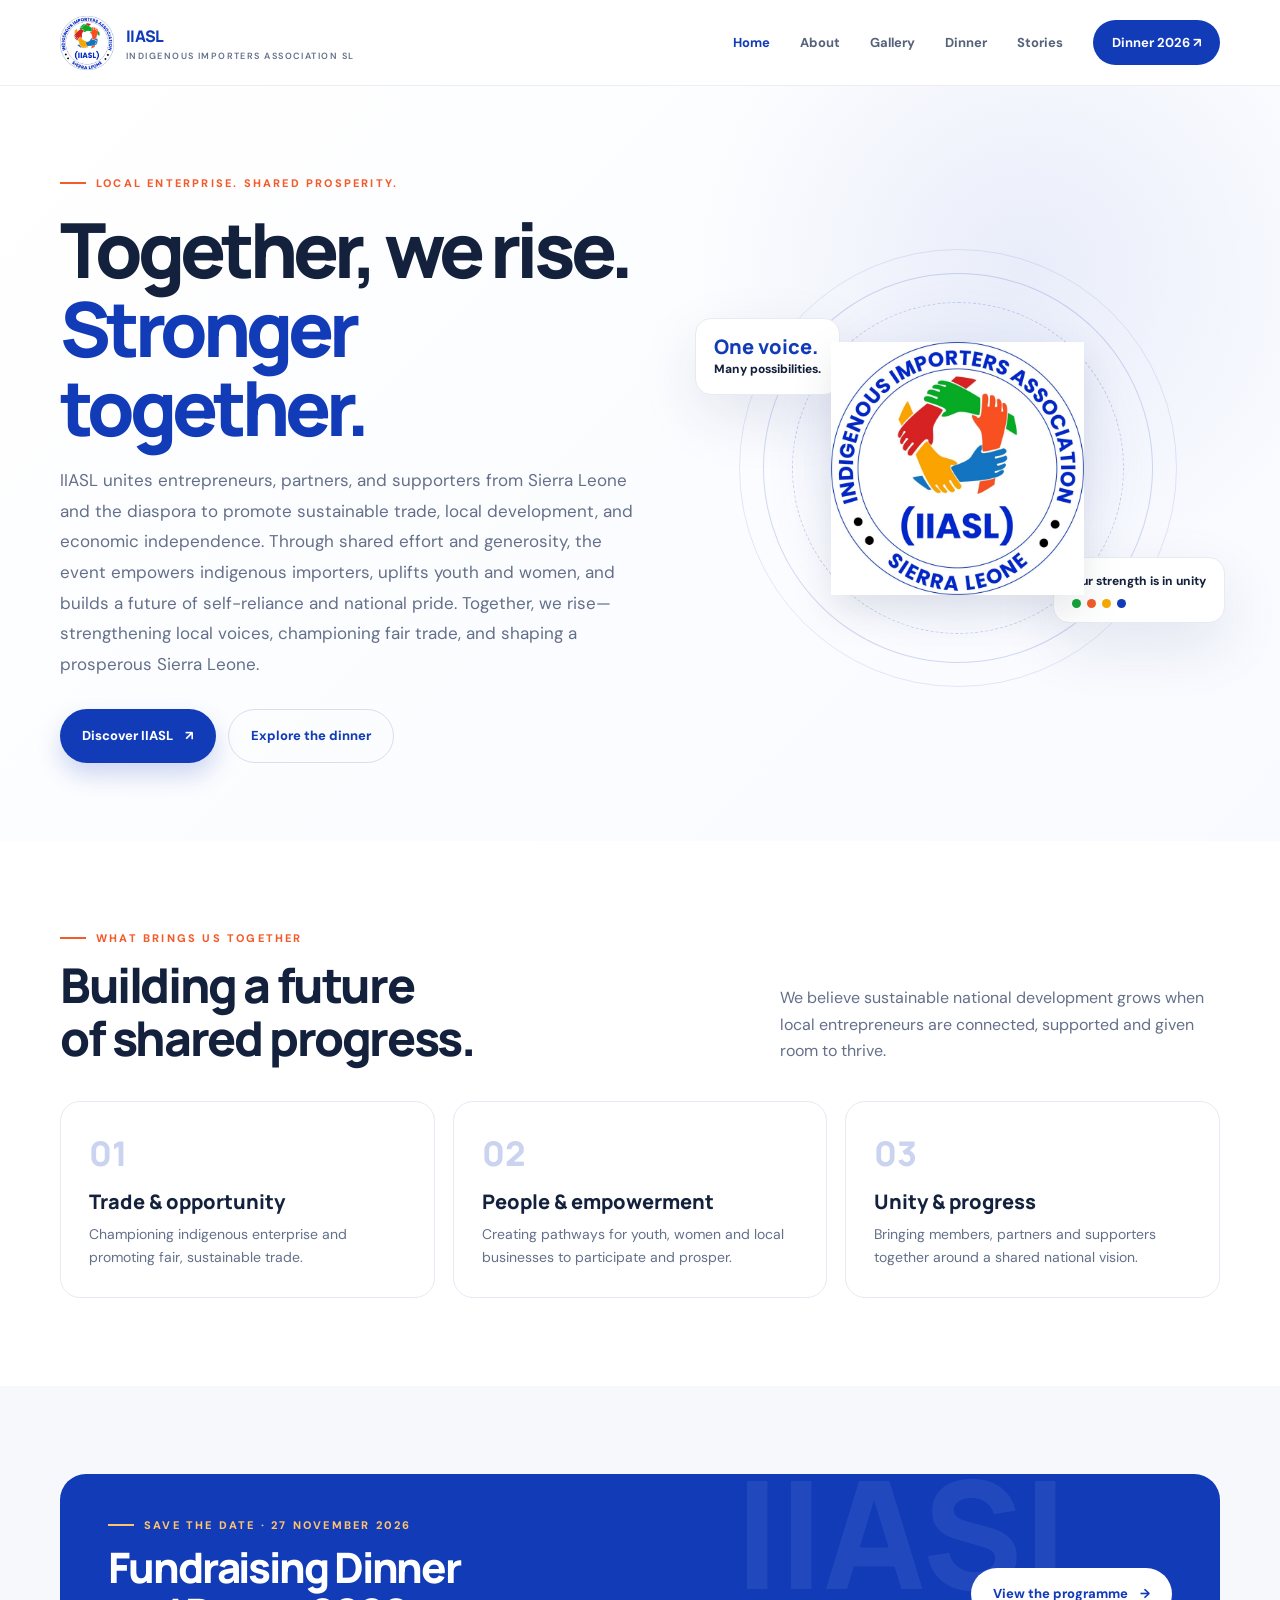
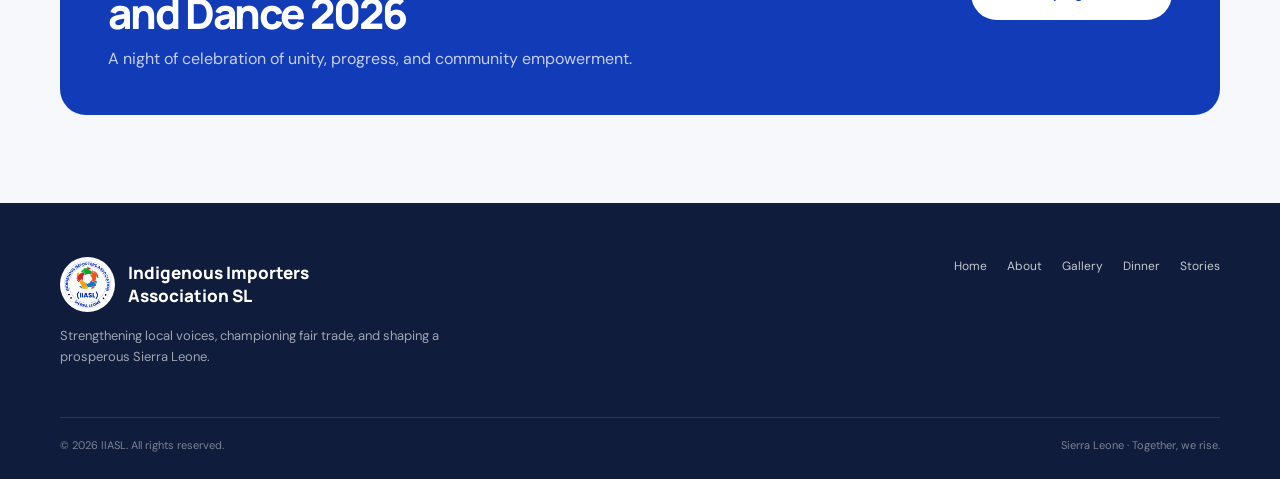
==== index.html @ fd68ba34 "Initial IIASL website layout" ====
<!doctype html><html lang="en"><head><meta charset="utf-8"><meta name="viewport" content="width=device-width,initial-scale=1"><meta name="description" content="Indigenous Importers Association Sierra Leone — strengthening local voices, championing fair trade and building a prosperous Sierra Leone."><title>IIASL | Ideas, Enterprise & Progress</title><link rel="stylesheet" href="assets/styles.css"></head><body>
<header class="site-header"><div class="container header-inner"><a class="brand" href="index.html"><img src="assets/iiasl-logo.jpg" alt="IIASL logo"><span>IIASL<small>INDIGENOUS IMPORTERS ASSOCIATION SL</small></span></a><button class="menu-toggle" aria-label="Open navigation" aria-expanded="false">☰</button><nav class="site-nav"><a class="active" href="index.html">Home</a><a href="about.html">About</a><a href="gallery.html">Gallery</a><a href="dinner.html">Dinner</a><a href="stories.html">Stories</a><a class="nav-cta" href="dinner.html">Dinner 2026 ↗</a></nav></div></header>
<main><section class="hero"><div class="container hero-grid"><div class="hero-copy"><div class="eyebrow">Local enterprise. Shared prosperity.</div><h1 class="display">Together, we rise.<br><span>Stronger together.</span></h1><p class="lead">IIASL unites entrepreneurs, partners, and supporters from Sierra Leone and the diaspora to promote sustainable trade, local development, and economic independence. Through shared effort and generosity, the event empowers indigenous importers, uplifts youth and women, and builds a future of self-reliance and national pride. Together, we rise—strengthening local voices, championing fair trade, and shaping a prosperous Sierra Leone.</p><div class="hero-actions"><a class="btn btn-primary" href="about.html">Discover IIASL <span>↗</span></a><a class="btn btn-outline" href="dinner.html">Explore the dinner</a></div></div><div class="hero-art"><div class="hero-orbit"><img class="hero-logo" src="assets/iiasl-logo.jpg" alt="Indigenous Importers Association SL emblem"></div><div class="float-card float-one"><strong>One voice.</strong>Many possibilities.</div><div class="float-card float-two">Our strength is in unity<div class="color-dots"><i></i><i></i><i></i><i></i></div></div></div></div></section>
<section class="section"><div class="container"><div class="section-heading"><div><div class="eyebrow">What brings us together</div><h2>Building a future<br>of shared progress.</h2></div><p>We believe sustainable national development grows when local entrepreneurs are connected, supported and given room to thrive.</p></div><div class="pillars"><article class="pillar"><div class="number">01</div><h3>Trade & opportunity</h3><p>Championing indigenous enterprise and promoting fair, sustainable trade.</p></article><article class="pillar"><div class="number">02</div><h3>People & empowerment</h3><p>Creating pathways for youth, women and local businesses to participate and prosper.</p></article><article class="pillar"><div class="number">03</div><h3>Unity & progress</h3><p>Bringing members, partners and supporters together around a shared national vision.</p></article></div></div></section>
<section class="section section-soft"><div class="container"><div class="event-band"><div><div class="eyebrow">Save the date · 27 November 2026</div><h2>Fundraising Dinner<br>and Dance 2026</h2><p>A night of celebration of unity, progress, and community empowerment.</p></div><a class="btn" href="dinner.html">View the programme <span>→</span></a></div></div></section></main>
<footer class="footer"><div class="container"><div class="footer-grid"><div><div class="footer-brand"><img src="assets/iiasl-logo.jpg" alt=""><span>Indigenous Importers<br>Association SL</span></div><p>Strengthening local voices, championing fair trade, and shaping a prosperous Sierra Leone.</p></div><div class="footer-links"><a href="index.html">Home</a><a href="about.html">About</a><a href="gallery.html">Gallery</a><a href="dinner.html">Dinner</a><a href="stories.html">Stories</a></div></div><div class="footer-bottom"><span>© <span data-year></span> IIASL. All rights reserved.</span><span>Sierra Leone · Together, we rise.</span></div></div></footer><script src="assets/site.js"></script></body></html>
---- assets/styles.css ----
@import url('https://fonts.googleapis.com/css2?family=DM+Sans:wght@400;500;600;700&family=Manrope:wght@400;500;600;700;800&display=swap');
:root{--blue:#123bb8;--blue2:#0c2c91;--ink:#14213d;--muted:#64708a;--paper:#f7f8fc;--line:#e6eaf2;--orange:#f45b2b;--green:#13a538;--gold:#f5a800;--white:#fff;--shadow:0 22px 60px rgba(19,43,100,.10)}
*{box-sizing:border-box}html{scroll-behavior:smooth}body{margin:0;background:var(--white);color:var(--ink);font-family:'DM Sans',sans-serif;line-height:1.65}a{color:inherit;text-decoration:none}img{max-width:100%;display:block}.container{width:min(1160px,calc(100% - 48px));margin:auto}.site-header{height:86px;display:flex;align-items:center;border-bottom:1px solid rgba(230,234,242,.8);background:rgba(255,255,255,.94);position:sticky;top:0;z-index:20;backdrop-filter:blur(14px)}.header-inner{display:flex;align-items:center;justify-content:space-between;gap:30px}.brand{display:flex;align-items:center;gap:12px;font-family:Manrope,sans-serif;font-weight:800;letter-spacing:-.04em;color:var(--blue);font-size:16px}.brand img{width:54px;height:54px;object-fit:contain}.brand small{display:block;font:600 9px 'DM Sans';letter-spacing:.16em;color:var(--muted);margin-top:1px}.site-nav{display:flex;align-items:center;gap:30px}.site-nav a{font-size:13px;font-weight:700;color:#56617a;transition:.2s}.site-nav a:hover,.site-nav a.active{color:var(--blue)}.site-nav .nav-cta{padding:12px 19px;background:var(--blue);color:white;border-radius:999px}.menu-toggle{display:none;border:0;background:none;font-size:25px;color:var(--blue)}
.eyebrow{font-size:11px;font-weight:800;letter-spacing:.2em;text-transform:uppercase;color:var(--orange);display:flex;align-items:center;gap:10px}.eyebrow:before{content:'';width:26px;height:2px;background:currentColor}.display{font-family:Manrope,sans-serif;font-weight:800;letter-spacing:-.065em;line-height:1.04;font-size:clamp(42px,6vw,76px);margin:18px 0}.lead{font-size:17px;line-height:1.8;color:var(--muted);max-width:650px}.btn{display:inline-flex;align-items:center;gap:12px;padding:15px 22px;border-radius:999px;font-size:13px;font-weight:800;transition:.2s}.btn-primary{background:var(--blue);color:white;box-shadow:0 12px 24px rgba(18,59,184,.2)}.btn-primary:hover{background:var(--blue2);transform:translateY(-2px)}.btn-outline{border:1px solid #d7deed;color:var(--blue)}.btn-outline:hover{border-color:var(--blue)}.hero{padding:88px 0 78px;background:radial-gradient(circle at 80% 24%,rgba(18,59,184,.08),transparent 28%),linear-gradient(135deg,#fff 0%,#f8faff 100%);overflow:hidden}.hero-grid{display:grid;grid-template-columns:1.05fr .95fr;align-items:center;gap:55px}.hero h1 span{color:var(--blue)}.hero-actions{display:flex;gap:12px;flex-wrap:wrap;margin-top:30px}.hero-art{min-height:430px;position:relative;display:grid;place-items:center}.hero-orbit{width:min(390px,90%);aspect-ratio:1;border:1px solid rgba(18,59,184,.18);border-radius:50%;display:grid;place-items:center;position:relative;background:radial-gradient(circle,#fff 38%,rgba(18,59,184,.04) 39%,transparent 70%)}.hero-orbit:before,.hero-orbit:after{content:'';position:absolute;border:1px dashed rgba(18,59,184,.22);border-radius:50%;inset:28px}.hero-orbit:after{inset:-25px;border-style:solid;opacity:.5}.hero-logo{width:65%;height:65%;object-fit:contain;filter:drop-shadow(0 16px 18px rgba(20,33,61,.1));z-index:1}.float-card{position:absolute;background:white;border:1px solid var(--line);border-radius:16px;padding:14px 18px;box-shadow:var(--shadow);font-size:12px;font-weight:800}.float-card strong{display:block;font:800 20px Manrope;color:var(--blue)}.float-one{left:0;top:65px}.float-two{right:-5px;bottom:60px}.color-dots{display:flex;gap:6px;margin-top:8px}.color-dots i{width:9px;height:9px;border-radius:50%;background:var(--green)}.color-dots i:nth-child(2){background:var(--orange)}.color-dots i:nth-child(3){background:var(--gold)}.color-dots i:nth-child(4){background:var(--blue)}
.section{padding:88px 0}.section-soft{background:var(--paper)}.section-heading{display:flex;align-items:end;justify-content:space-between;gap:30px;margin-bottom:36px}.section-heading h2{font:800 clamp(30px,4vw,48px)/1.1 Manrope;letter-spacing:-.05em;margin:12px 0 0}.section-heading p{max-width:440px;color:var(--muted);margin:0}.pillars{display:grid;grid-template-columns:repeat(3,1fr);gap:18px}.pillar,.info-card{padding:28px;border:1px solid var(--line);border-radius:20px;background:white}.pillar .number{font:800 34px Manrope;color:var(--blue);opacity:.22}.pillar h3,.info-card h3{font:800 20px Manrope;margin:12px 0 8px}.pillar p,.info-card p{color:var(--muted);font-size:14px;margin:0}.event-band{background:var(--blue);color:white;border-radius:26px;padding:42px 48px;display:flex;align-items:center;justify-content:space-between;gap:25px;position:relative;overflow:hidden}.event-band:after{content:'IIASL';position:absolute;right:10%;top:-45px;font:800 150px Manrope;color:rgba(255,255,255,.07)}.event-band>*{position:relative;z-index:1}.event-band .eyebrow{color:#ffc46b}.event-band h2{font:800 clamp(27px,4vw,42px)/1.1 Manrope;letter-spacing:-.05em;margin:10px 0}.event-band p{margin:0;color:rgba(255,255,255,.76)}.event-band .btn{background:white;color:var(--blue);white-space:nowrap}
.page-hero{padding:74px 0 58px;background:linear-gradient(135deg,#f7f9ff,#fff);border-bottom:1px solid var(--line)}.page-hero h1{font:800 clamp(42px,6vw,66px)/1.05 Manrope;letter-spacing:-.06em;margin:12px 0}.page-hero p{max-width:660px;color:var(--muted);font-size:16px}.content-grid{display:grid;grid-template-columns:1fr 1fr;gap:50px;align-items:center}.visual-placeholder{min-height:320px;border-radius:24px;background:linear-gradient(135deg,rgba(18,59,184,.1),rgba(244,91,43,.12)),repeating-linear-gradient(135deg,#f4f6fc,#f4f6fc 12px,#eef1f8 12px,#eef1f8 24px);display:grid;place-items:center;color:var(--blue);font:800 14px Manrope;letter-spacing:.08em;text-transform:uppercase}.story-grid,.gallery-grid{display:grid;grid-template-columns:repeat(3,1fr);gap:18px}.story-card{border:1px solid var(--line);border-radius:18px;overflow:hidden;background:#fff}.story-image{height:190px;background:linear-gradient(135deg,#e8edff,#fff0e8);display:grid;place-items:center;color:#8a96b4;font-size:12px;font-weight:800;letter-spacing:.12em}.story-body{padding:22px}.story-body small{color:var(--orange);font-size:10px;font-weight:800;letter-spacing:.14em;text-transform:uppercase}.story-body h3{font:800 19px Manrope;margin:9px 0}.story-body p{font-size:13px;color:var(--muted);margin:0}.gallery-tile{height:250px;border-radius:18px;background:linear-gradient(145deg,#e7edff,#f9faff);display:grid;place-items:center;color:#8390b2;font-size:11px;font-weight:800;letter-spacing:.13em}.gallery-tile:nth-child(3n+2){background:linear-gradient(145deg,#fff0e8,#fffaf7)}.gallery-tile:nth-child(3n){background:linear-gradient(145deg,#e8f7ec,#f8fff9)}
.dinner-hero{background:var(--blue2);color:white;padding:74px 0 64px;position:relative;overflow:hidden}.dinner-hero:after{content:'';position:absolute;width:520px;height:520px;border:1px solid rgba(255,255,255,.15);border-radius:50%;right:-120px;top:-230px;box-shadow:0 0 0 40px rgba(255,255,255,.03),0 0 0 90px rgba(255,255,255,.025)}.dinner-hero .container{position:relative;z-index:1}.dinner-hero .eyebrow{color:#ffc46b}.dinner-hero h1{font:800 clamp(43px,6vw,72px)/1.02 Manrope;letter-spacing:-.065em;max-width:800px;margin:18px 0}.dinner-hero p{color:rgba(255,255,255,.76);max-width:620px;font-size:16px}.event-meta{display:flex;gap:24px;flex-wrap:wrap;margin:25px 0 0;font-size:13px;font-weight:700;color:#fff}.event-meta span{display:flex;align-items:center;gap:9px}.dinner-layout{display:grid;grid-template-columns:1.15fr .85fr;gap:26px;align-items:start}.program-card,.menu-card{border:1px solid var(--line);border-radius:22px;background:white;padding:30px;box-shadow:0 12px 40px rgba(20,33,61,.04)}.card-kicker{font-size:10px;font-weight:800;letter-spacing:.18em;color:var(--orange);text-transform:uppercase}.program-card h2,.menu-card h2{font:800 29px Manrope;letter-spacing:-.04em;margin:8px 0 24px}.program-list{list-style:none;padding:0;margin:0}.program-list li{display:flex;align-items:center;gap:18px;padding:17px 0;border-top:1px solid var(--line);font-weight:700;font-size:14px}.program-list .step{width:34px;height:34px;border-radius:50%;display:grid;place-items:center;background:#edf1ff;color:var(--blue);font:800 12px Manrope;flex:none}.menu-section{padding:19px 0;border-top:1px solid var(--line)}.menu-section h3{font:800 17px Manrope;margin:0 0 12px}.menu-section ul{padding:0;margin:0;list-style:none;display:grid;gap:8px;color:var(--muted);font-size:14px}.menu-section li:before{content:'✦';color:var(--orange);margin-right:10px;font-size:10px}.dinner-note{margin-top:22px;padding:19px;border-radius:16px;background:#f4f6ff;color:var(--blue);font-size:13px;font-weight:700}.footer{background:#101c3c;color:white;padding:54px 0 25px}.footer-grid{display:flex;justify-content:space-between;gap:35px;align-items:start}.footer-brand{display:flex;gap:13px;align-items:center;font:800 17px Manrope}.footer-brand img{width:55px;height:55px;object-fit:contain;background:white;border-radius:50%;padding:4px}.footer p{color:rgba(255,255,255,.6);font-size:13px;max-width:380px}.footer-links{display:flex;gap:20px;flex-wrap:wrap;font-size:12px;color:rgba(255,255,255,.75)}.footer-bottom{border-top:1px solid rgba(255,255,255,.13);margin-top:36px;padding-top:18px;color:rgba(255,255,255,.45);font-size:11px;display:flex;justify-content:space-between;gap:15px}
@media(max-width:850px){.site-nav{gap:17px}.hero-grid{grid-template-columns:1fr;gap:25px}.hero-art{min-height:360px}.hero-copy{max-width:700px}.dinner-layout{grid-template-columns:1fr}.content-grid{grid-template-columns:1fr}.story-grid,.gallery-grid{grid-template-columns:repeat(2,1fr)}}
@media(max-width:650px){.container{width:min(100% - 34px,1160px)}.site-header{height:72px}.brand img{width:45px;height:45px}.menu-toggle{display:block}.site-nav{display:none;position:absolute;top:71px;left:0;right:0;background:white;padding:20px 24px 24px;border-bottom:1px solid var(--line);box-shadow:var(--shadow);flex-direction:column;align-items:stretch;gap:16px}.site-nav.is-open{display:flex}.site-nav a{padding:5px}.site-nav .nav-cta{text-align:center}.hero{padding:60px 0 40px}.display{font-size:47px}.hero-art{min-height:300px}.float-one{left:-4px;top:35px}.float-two{right:-3px;bottom:32px}.section{padding:62px 0}.section-heading{display:block}.section-heading p{margin-top:14px}.pillars,.story-grid,.gallery-grid{grid-template-columns:1fr}.event-band{padding:30px 25px;display:block}.event-band .btn{margin-top:22px}.page-hero{padding:55px 0 40px}.dinner-hero{padding:60px 0 48px}.program-card,.menu-card{padding:23px}.footer-grid{display:block}.footer-links{margin-top:25px}.footer-bottom{display:block}.footer-bottom span{display:block;margin-top:7px}}
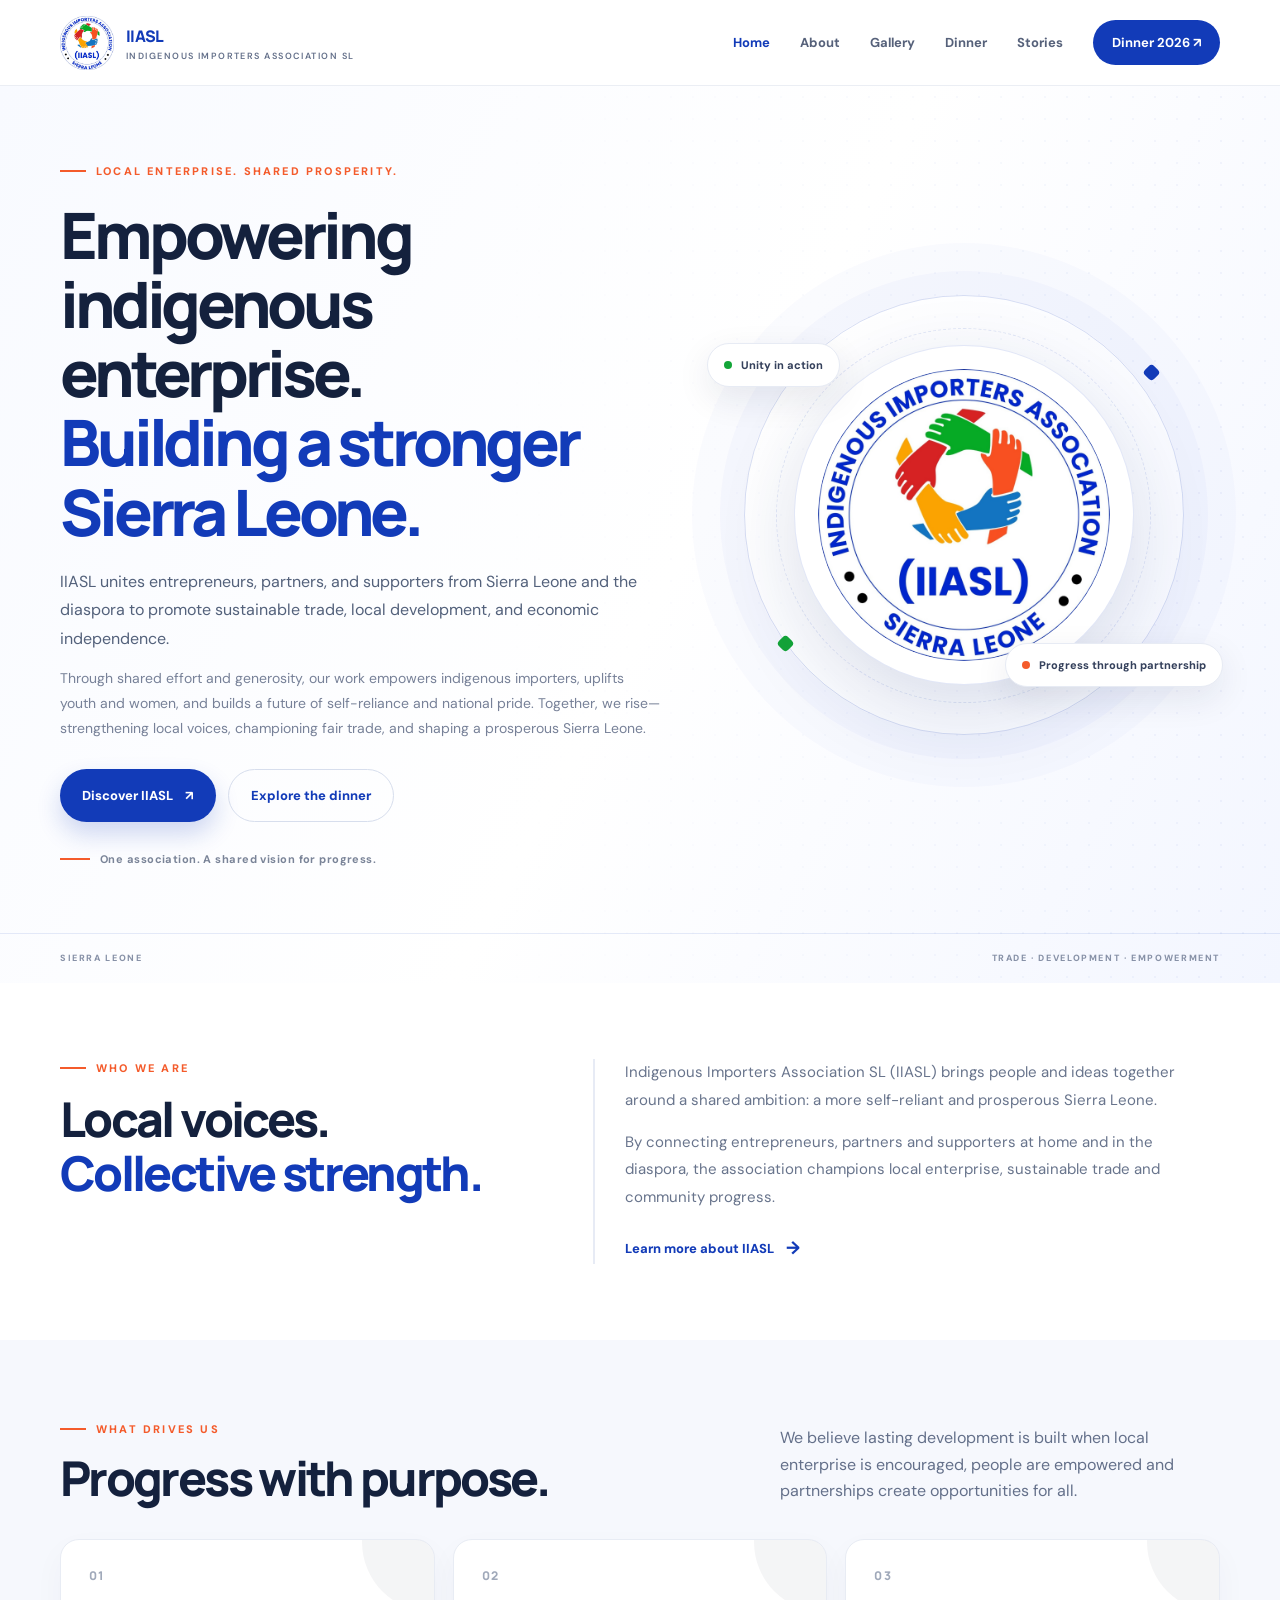
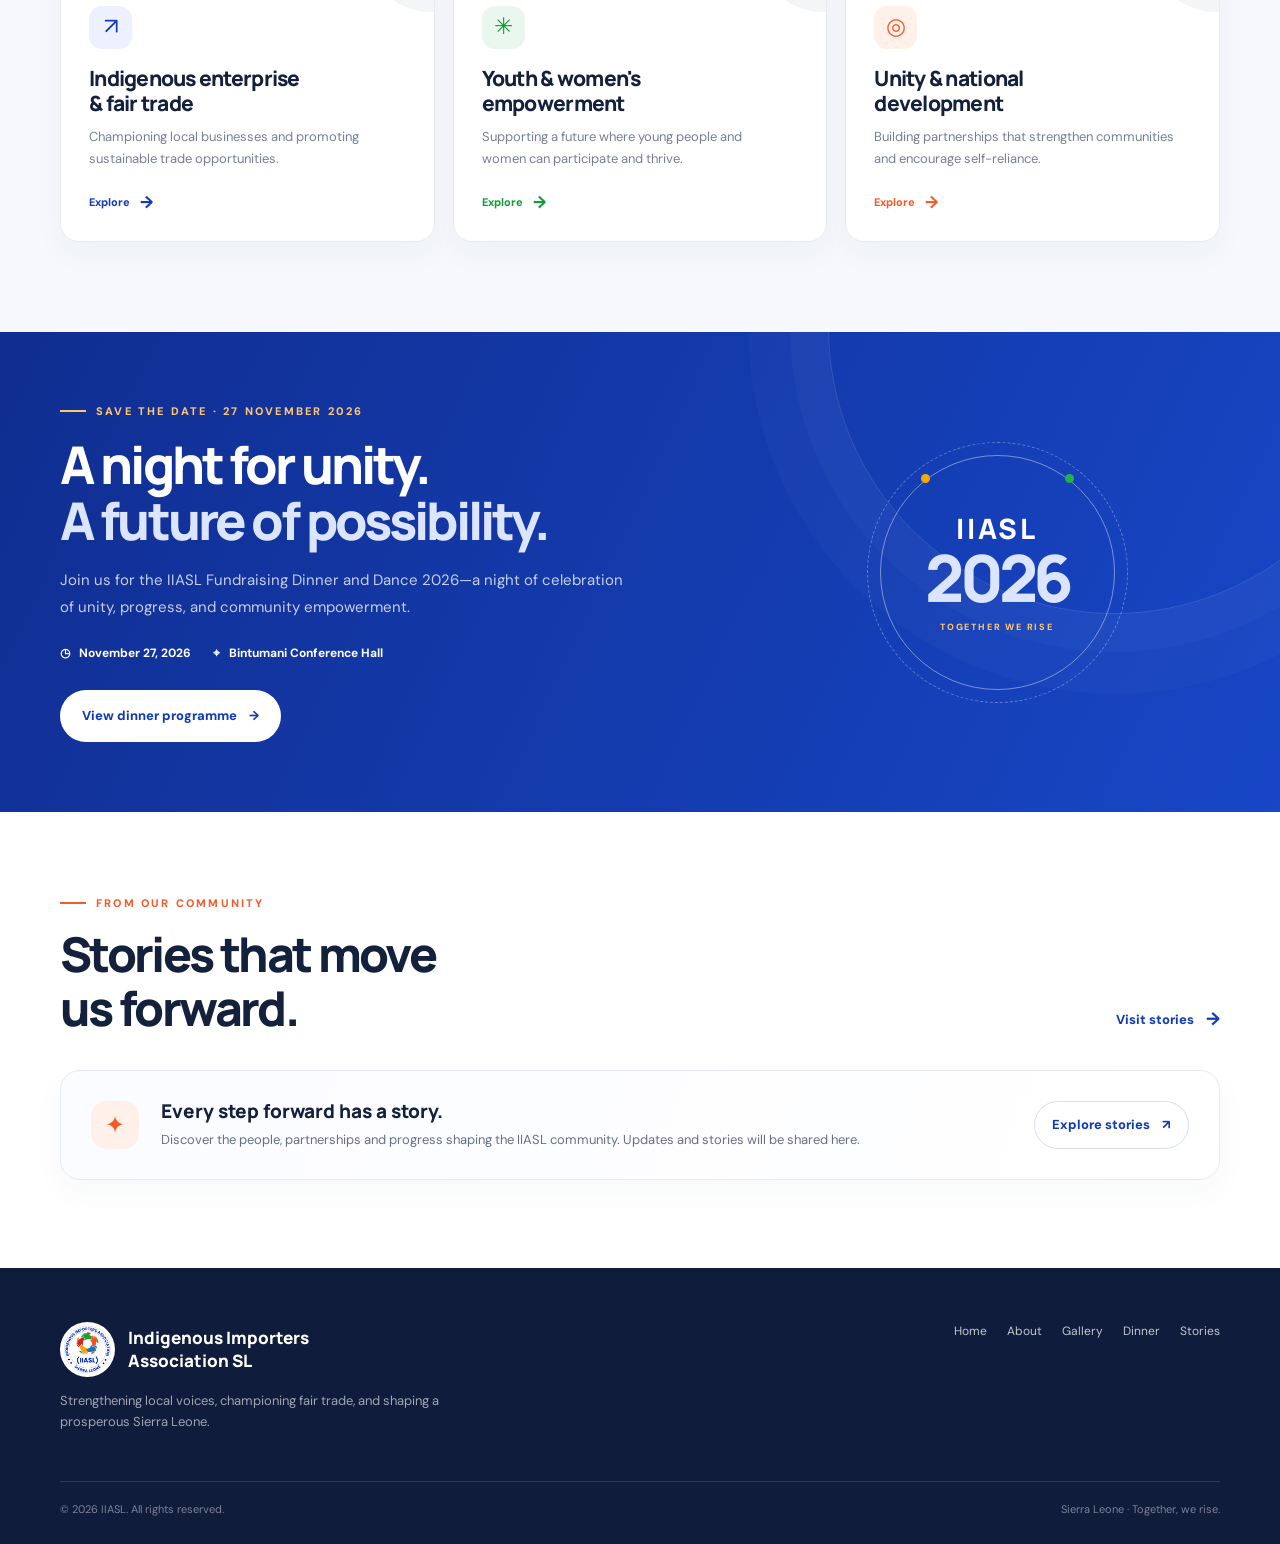
==== commit 9c618fb2: "Refresh IIASL homepage with modern institutional design" ====
--- a/index.html
+++ b/index.html
@@ -1,6 +1,126 @@
-<!doctype html><html lang="en"><head><meta charset="utf-8"><meta name="viewport" content="width=device-width,initial-scale=1"><meta name="description" content="Indigenous Importers Association Sierra Leone — strengthening local voices, championing fair trade and building a prosperous Sierra Leone."><title>IIASL | Ideas, Enterprise & Progress</title><link rel="stylesheet" href="assets/styles.css"></head><body>
-<header class="site-header"><div class="container header-inner"><a class="brand" href="index.html"><img src="assets/iiasl-logo.jpg" alt="IIASL logo"><span>IIASL<small>INDIGENOUS IMPORTERS ASSOCIATION SL</small></span></a><button class="menu-toggle" aria-label="Open navigation" aria-expanded="false">☰</button><nav class="site-nav"><a class="active" href="index.html">Home</a><a href="about.html">About</a><a href="gallery.html">Gallery</a><a href="dinner.html">Dinner</a><a href="stories.html">Stories</a><a class="nav-cta" href="dinner.html">Dinner 2026 ↗</a></nav></div></header>
-<main><section class="hero"><div class="container hero-grid"><div class="hero-copy"><div class="eyebrow">Local enterprise. Shared prosperity.</div><h1 class="display">Together, we rise.<br><span>Stronger together.</span></h1><p class="lead">IIASL unites entrepreneurs, partners, and supporters from Sierra Leone and the diaspora to promote sustainable trade, local development, and economic independence. Through shared effort and generosity, the event empowers indigenous importers, uplifts youth and women, and builds a future of self-reliance and national pride. Together, we rise—strengthening local voices, championing fair trade, and shaping a prosperous Sierra Leone.</p><div class="hero-actions"><a class="btn btn-primary" href="about.html">Discover IIASL <span>↗</span></a><a class="btn btn-outline" href="dinner.html">Explore the dinner</a></div></div><div class="hero-art"><div class="hero-orbit"><img class="hero-logo" src="assets/iiasl-logo.jpg" alt="Indigenous Importers Association SL emblem"></div><div class="float-card float-one"><strong>One voice.</strong>Many possibilities.</div><div class="float-card float-two">Our strength is in unity<div class="color-dots"><i></i><i></i><i></i><i></i></div></div></div></div></section>
-<section class="section"><div class="container"><div class="section-heading"><div><div class="eyebrow">What brings us together</div><h2>Building a future<br>of shared progress.</h2></div><p>We believe sustainable national development grows when local entrepreneurs are connected, supported and given room to thrive.</p></div><div class="pillars"><article class="pillar"><div class="number">01</div><h3>Trade & opportunity</h3><p>Championing indigenous enterprise and promoting fair, sustainable trade.</p></article><article class="pillar"><div class="number">02</div><h3>People & empowerment</h3><p>Creating pathways for youth, women and local businesses to participate and prosper.</p></article><article class="pillar"><div class="number">03</div><h3>Unity & progress</h3><p>Bringing members, partners and supporters together around a shared national vision.</p></article></div></div></section>
-<section class="section section-soft"><div class="container"><div class="event-band"><div><div class="eyebrow">Save the date · 27 November 2026</div><h2>Fundraising Dinner<br>and Dance 2026</h2><p>A night of celebration of unity, progress, and community empowerment.</p></div><a class="btn" href="dinner.html">View the programme <span>→</span></a></div></div></section></main>
-<footer class="footer"><div class="container"><div class="footer-grid"><div><div class="footer-brand"><img src="assets/iiasl-logo.jpg" alt=""><span>Indigenous Importers<br>Association SL</span></div><p>Strengthening local voices, championing fair trade, and shaping a prosperous Sierra Leone.</p></div><div class="footer-links"><a href="index.html">Home</a><a href="about.html">About</a><a href="gallery.html">Gallery</a><a href="dinner.html">Dinner</a><a href="stories.html">Stories</a></div></div><div class="footer-bottom"><span>© <span data-year></span> IIASL. All rights reserved.</span><span>Sierra Leone · Together, we rise.</span></div></div></footer><script src="assets/site.js"></script></body></html>
+<!doctype html>
+<html lang="en">
+<head>
+  <meta charset="utf-8">
+  <meta name="viewport" content="width=device-width,initial-scale=1">
+  <meta name="description" content="The Indigenous Importers Association SL brings entrepreneurs, partners and supporters together to champion sustainable trade, local development and economic independence in Sierra Leone.">
+  <meta name="theme-color" content="#123bb8">
+  <title>IIASL | Empowering Indigenous Enterprise</title>
+  <link rel="preconnect" href="https://fonts.googleapis.com">
+  <link rel="preconnect" href="https://fonts.gstatic.com" crossorigin>
+  <link rel="stylesheet" href="assets/styles.css">
+</head>
+<body>
+<header class="site-header">
+  <div class="container header-inner">
+    <a class="brand" href="index.html" aria-label="IIASL home">
+      <img src="assets/iiasl-logo.jpg" alt="IIASL logo">
+      <span>IIASL<small>INDIGENOUS IMPORTERS ASSOCIATION SL</small></span>
+    </a>
+    <button class="menu-toggle" aria-label="Open navigation" aria-expanded="false">☰</button>
+    <nav class="site-nav" aria-label="Main navigation">
+      <a class="active" aria-current="page" href="index.html">Home</a>
+      <a href="about.html">About</a>
+      <a href="gallery.html">Gallery</a>
+      <a href="dinner.html">Dinner</a>
+      <a href="stories.html">Stories</a>
+      <a class="nav-cta" href="dinner.html">Dinner 2026 <span aria-hidden="true">↗</span></a>
+    </nav>
+  </div>
+</header>
+
+<main>
+  <section class="home-hero">
+    <div class="hero-pattern" aria-hidden="true"></div>
+    <div class="container home-hero-grid">
+      <div class="home-hero-copy">
+        <div class="eyebrow">Local enterprise. Shared prosperity.</div>
+        <h1>Empowering indigenous enterprise.<br><span>Building a stronger Sierra Leone.</span></h1>
+        <p class="home-intro">IIASL unites entrepreneurs, partners, and supporters from Sierra Leone and the diaspora to promote sustainable trade, local development, and economic independence.</p>
+        <p class="home-intro home-intro-secondary">Through shared effort and generosity, our work empowers indigenous importers, uplifts youth and women, and builds a future of self-reliance and national pride. Together, we rise—strengthening local voices, championing fair trade, and shaping a prosperous Sierra Leone.</p>
+        <div class="hero-actions">
+          <a class="btn btn-primary" href="about.html">Discover IIASL <span aria-hidden="true">↗</span></a>
+          <a class="btn btn-outline" href="dinner.html">Explore the dinner</a>
+        </div>
+        <div class="hero-signoff"><span class="signoff-mark"></span> One association. A shared vision for progress.</div>
+      </div>
+      <div class="home-hero-visual" aria-label="Indigenous Importers Association Sierra Leone emblem">
+        <div class="visual-ring visual-ring-outer"></div>
+        <div class="visual-ring visual-ring-inner"></div>
+        <div class="logo-panel"><img src="assets/iiasl-logo.jpg" alt="Indigenous Importers Association SL emblem"></div>
+        <div class="visual-label label-top"><span class="label-dot green-dot"></span> Unity in action</div>
+        <div class="visual-label label-bottom"><span class="label-dot orange-dot"></span> Progress through partnership</div>
+        <div class="visual-accent accent-blue"></div><div class="visual-accent accent-green"></div><div class="visual-accent accent-orange"></div>
+      </div>
+    </div>
+    <div class="hero-bottom-line"><div class="container"><span>SIERRA LEONE</span><span>TRADE · DEVELOPMENT · EMPOWERMENT</span></div></div>
+  </section>
+
+  <section class="section who-section">
+    <div class="container who-grid">
+      <div class="who-heading">
+        <div class="eyebrow">Who we are</div>
+        <h2>Local voices.<br><span>Collective strength.</span></h2>
+      </div>
+      <div class="who-copy">
+        <p>Indigenous Importers Association SL (IIASL) brings people and ideas together around a shared ambition: a more self-reliant and prosperous Sierra Leone.</p>
+        <p>By connecting entrepreneurs, partners and supporters at home and in the diaspora, the association champions local enterprise, sustainable trade and community progress.</p>
+        <a class="text-link" href="about.html">Learn more about IIASL <span aria-hidden="true">→</span></a>
+      </div>
+    </div>
+  </section>
+
+  <section class="section focus-section">
+    <div class="container">
+      <div class="section-heading focus-heading">
+        <div><div class="eyebrow">What drives us</div><h2>Progress with purpose.</h2></div>
+        <p>We believe lasting development is built when local enterprise is encouraged, people are empowered and partnerships create opportunities for all.</p>
+      </div>
+      <div class="focus-grid">
+        <article class="focus-card focus-card-blue"><div class="focus-number">01</div><div class="focus-symbol" aria-hidden="true">↗</div><h3>Indigenous enterprise<br>&amp; fair trade</h3><p>Championing local businesses and promoting sustainable trade opportunities.</p><a href="about.html" aria-label="Learn about indigenous enterprise and fair trade">Explore <span aria-hidden="true">→</span></a></article>
+        <article class="focus-card focus-card-green"><div class="focus-number">02</div><div class="focus-symbol" aria-hidden="true">✳</div><h3>Youth &amp; women's<br>empowerment</h3><p>Supporting a future where young people and women can participate and thrive.</p><a href="about.html" aria-label="Learn about youth and women's empowerment">Explore <span aria-hidden="true">→</span></a></article>
+        <article class="focus-card focus-card-orange"><div class="focus-number">03</div><div class="focus-symbol" aria-hidden="true">◎</div><h3>Unity &amp; national<br>development</h3><p>Building partnerships that strengthen communities and encourage self-reliance.</p><a href="about.html" aria-label="Learn about unity and national development">Explore <span aria-hidden="true">→</span></a></article>
+      </div>
+    </div>
+  </section>
+
+  <section class="dinner-feature">
+    <div class="container dinner-feature-inner">
+      <div class="dinner-feature-copy">
+        <div class="eyebrow">Save the date · 27 November 2026</div>
+        <h2>A night for unity.<br><span>A future of possibility.</span></h2>
+        <p>Join us for the IIASL Fundraising Dinner and Dance 2026—a night of celebration of unity, progress, and community empowerment.</p>
+        <div class="dinner-feature-meta"><span>◷ &nbsp; November 27, 2026</span><span>⌖ &nbsp; Bintumani Conference Hall</span></div>
+        <a class="btn btn-light" href="dinner.html">View dinner programme <span aria-hidden="true">→</span></a>
+      </div>
+      <div class="dinner-feature-mark" aria-hidden="true"><div class="mark-circle"><span>IIASL</span><strong>2026</strong><small>TOGETHER WE RISE</small></div></div>
+    </div>
+  </section>
+
+  <section class="section stories-preview">
+    <div class="container">
+      <div class="section-heading">
+        <div><div class="eyebrow">From our community</div><h2>Stories that move<br>us forward.</h2></div>
+        <a class="text-link stories-all" href="stories.html">Visit stories <span aria-hidden="true">→</span></a>
+      </div>
+      <div class="stories-invite">
+        <div class="stories-invite-icon" aria-hidden="true">✦</div>
+        <div><h3>Every step forward has a story.</h3><p>Discover the people, partnerships and progress shaping the IIASL community. Updates and stories will be shared here.</p></div>
+        <a class="btn btn-outline" href="stories.html">Explore stories <span aria-hidden="true">↗</span></a>
+      </div>
+    </div>
+  </section>
+</main>
+
+<footer class="footer">
+  <div class="container">
+    <div class="footer-grid">
+      <div><div class="footer-brand"><img src="assets/iiasl-logo.jpg" alt=""><span>Indigenous Importers<br>Association SL</span></div><p>Strengthening local voices, championing fair trade, and shaping a prosperous Sierra Leone.</p></div>
+      <div class="footer-links"><a href="index.html">Home</a><a href="about.html">About</a><a href="gallery.html">Gallery</a><a href="dinner.html">Dinner</a><a href="stories.html">Stories</a></div>
+    </div>
+    <div class="footer-bottom"><span>© <span data-year></span> IIASL. All rights reserved.</span><span>Sierra Leone · Together, we rise.</span></div>
+  </div>
+</footer>
+<script src="assets/site.js"></script>
+</body>
+</html>
--- a/assets/styles.css
+++ b/assets/styles.css
@@ -7,3 +7,65 @@
 .dinner-hero{background:var(--blue2);color:white;padding:74px 0 64px;position:relative;overflow:hidden}.dinner-hero:after{content:'';position:absolute;width:520px;height:520px;border:1px solid rgba(255,255,255,.15);border-radius:50%;right:-120px;top:-230px;box-shadow:0 0 0 40px rgba(255,255,255,.03),0 0 0 90px rgba(255,255,255,.025)}.dinner-hero .container{position:relative;z-index:1}.dinner-hero .eyebrow{color:#ffc46b}.dinner-hero h1{font:800 clamp(43px,6vw,72px)/1.02 Manrope;letter-spacing:-.065em;max-width:800px;margin:18px 0}.dinner-hero p{color:rgba(255,255,255,.76);max-width:620px;font-size:16px}.event-meta{display:flex;gap:24px;flex-wrap:wrap;margin:25px 0 0;font-size:13px;font-weight:700;color:#fff}.event-meta span{display:flex;align-items:center;gap:9px}.dinner-layout{display:grid;grid-template-columns:1.15fr .85fr;gap:26px;align-items:start}.program-card,.menu-card{border:1px solid var(--line);border-radius:22px;background:white;padding:30px;box-shadow:0 12px 40px rgba(20,33,61,.04)}.card-kicker{font-size:10px;font-weight:800;letter-spacing:.18em;color:var(--orange);text-transform:uppercase}.program-card h2,.menu-card h2{font:800 29px Manrope;letter-spacing:-.04em;margin:8px 0 24px}.program-list{list-style:none;padding:0;margin:0}.program-list li{display:flex;align-items:center;gap:18px;padding:17px 0;border-top:1px solid var(--line);font-weight:700;font-size:14px}.program-list .step{width:34px;height:34px;border-radius:50%;display:grid;place-items:center;background:#edf1ff;color:var(--blue);font:800 12px Manrope;flex:none}.menu-section{padding:19px 0;border-top:1px solid var(--line)}.menu-section h3{font:800 17px Manrope;margin:0 0 12px}.menu-section ul{padding:0;margin:0;list-style:none;display:grid;gap:8px;color:var(--muted);font-size:14px}.menu-section li:before{content:'✦';color:var(--orange);margin-right:10px;font-size:10px}.dinner-note{margin-top:22px;padding:19px;border-radius:16px;background:#f4f6ff;color:var(--blue);font-size:13px;font-weight:700}.footer{background:#101c3c;color:white;padding:54px 0 25px}.footer-grid{display:flex;justify-content:space-between;gap:35px;align-items:start}.footer-brand{display:flex;gap:13px;align-items:center;font:800 17px Manrope}.footer-brand img{width:55px;height:55px;object-fit:contain;background:white;border-radius:50%;padding:4px}.footer p{color:rgba(255,255,255,.6);font-size:13px;max-width:380px}.footer-links{display:flex;gap:20px;flex-wrap:wrap;font-size:12px;color:rgba(255,255,255,.75)}.footer-bottom{border-top:1px solid rgba(255,255,255,.13);margin-top:36px;padding-top:18px;color:rgba(255,255,255,.45);font-size:11px;display:flex;justify-content:space-between;gap:15px}
 @media(max-width:850px){.site-nav{gap:17px}.hero-grid{grid-template-columns:1fr;gap:25px}.hero-art{min-height:360px}.hero-copy{max-width:700px}.dinner-layout{grid-template-columns:1fr}.content-grid{grid-template-columns:1fr}.story-grid,.gallery-grid{grid-template-columns:repeat(2,1fr)}}
 @media(max-width:650px){.container{width:min(100% - 34px,1160px)}.site-header{height:72px}.brand img{width:45px;height:45px}.menu-toggle{display:block}.site-nav{display:none;position:absolute;top:71px;left:0;right:0;background:white;padding:20px 24px 24px;border-bottom:1px solid var(--line);box-shadow:var(--shadow);flex-direction:column;align-items:stretch;gap:16px}.site-nav.is-open{display:flex}.site-nav a{padding:5px}.site-nav .nav-cta{text-align:center}.hero{padding:60px 0 40px}.display{font-size:47px}.hero-art{min-height:300px}.float-one{left:-4px;top:35px}.float-two{right:-3px;bottom:32px}.section{padding:62px 0}.section-heading{display:block}.section-heading p{margin-top:14px}.pillars,.story-grid,.gallery-grid{grid-template-columns:1fr}.event-band{padding:30px 25px;display:block}.event-band .btn{margin-top:22px}.page-hero{padding:55px 0 40px}.dinner-hero{padding:60px 0 48px}.program-card,.menu-card{padding:23px}.footer-grid{display:block}.footer-links{margin-top:25px}.footer-bottom{display:block}.footer-bottom span{display:block;margin-top:7px}}
+
+/* Homepage refresh: contemporary institutional design with subtle Sierra Leonean brand accents */
+.home-hero{position:relative;overflow:hidden;padding:76px 0 0;background:linear-gradient(118deg,#f8faff 0%,#fff 53%,#f3f6ff 100%)}
+.hero-pattern{position:absolute;inset:0;pointer-events:none;opacity:.28;background-image:radial-gradient(rgba(18,59,184,.17) .8px,transparent .8px);background-size:22px 22px;mask-image:linear-gradient(90deg,transparent 35%,#000 100%)}
+.home-hero-grid{position:relative;z-index:1;display:grid;grid-template-columns:1.08fr .92fr;align-items:center;gap:45px;padding-bottom:65px}
+.home-hero-copy h1{font:800 clamp(39px,5vw,65px)/1.08 Manrope,sans-serif;letter-spacing:-.065em;color:var(--ink);margin:20px 0 22px;max-width:720px}
+.home-hero-copy h1 span{color:var(--blue)}
+.home-intro{max-width:640px;color:#53617b;font-size:16px;line-height:1.8;margin:0 0 12px}
+.home-intro-secondary{font-size:14px;line-height:1.8;color:#778198}
+.home-hero-copy .hero-actions{margin-top:27px}
+.hero-signoff{display:flex;align-items:center;gap:10px;margin-top:28px;color:#7a8498;font-size:11px;font-weight:700;letter-spacing:.04em}
+.signoff-mark{height:2px;width:30px;background:var(--orange)}
+.home-hero-visual{min-height:480px;position:relative;display:grid;place-items:center}
+.logo-panel{position:relative;z-index:2;width:min(340px,74%);aspect-ratio:1;background:#fff;border-radius:50%;display:grid;place-items:center;padding:23px;box-shadow:0 25px 80px rgba(20,42,105,.14);border:1px solid rgba(18,59,184,.12)}
+.logo-panel img{width:100%;height:100%;object-fit:contain;border-radius:50%}
+.visual-ring{position:absolute;border-radius:50%;border:1px solid rgba(18,59,184,.17)}
+.visual-ring-outer{width:440px;height:440px;max-width:100%;max-height:100%;box-shadow:0 0 0 24px rgba(18,59,184,.025),0 0 0 52px rgba(18,59,184,.018)}
+.visual-ring-inner{width:375px;height:375px;border-style:dashed;opacity:.65}
+.visual-label{position:absolute;z-index:3;background:#fff;border:1px solid #e7ebf4;padding:12px 16px;border-radius:999px;box-shadow:0 12px 35px rgba(20,33,61,.09);font-size:11px;font-weight:800;color:#35415c;display:flex;align-items:center;gap:9px;white-space:nowrap}
+.label-top{top:68px;left:0}.label-bottom{bottom:68px;right:-3px}
+.label-dot{width:8px;height:8px;border-radius:50%;display:inline-block}.green-dot{background:var(--green)}.orange-dot{background:var(--orange)}
+.visual-accent{position:absolute;width:13px;height:13px;border-radius:4px;transform:rotate(45deg)}
+.accent-blue{right:12%;top:19%;background:var(--blue)}.accent-green{left:14%;bottom:22%;background:var(--green)}.accent-orange{right:16%;bottom:16%;background:var(--orange)}
+.hero-bottom-line{border-top:1px solid rgba(18,59,184,.1);position:relative;z-index:1}
+.hero-bottom-line .container{min-height:49px;display:flex;justify-content:space-between;align-items:center;gap:15px;color:#8791a7;font-size:9px;font-weight:800;letter-spacing:.18em}
+.who-section{padding-top:76px;padding-bottom:76px}
+.who-grid{display:grid;grid-template-columns:.85fr 1.15fr;gap:70px;align-items:start}
+.who-heading h2,.section-heading h2{font:800 clamp(32px,4vw,48px)/1.12 Manrope,sans-serif;letter-spacing:-.055em;margin:15px 0 0;color:var(--ink)}
+.who-heading h2 span{color:var(--blue)}
+.who-copy{max-width:650px;border-left:2px solid #e7ebf5;padding-left:30px}
+.who-copy p{color:#68748c;font-size:15px;line-height:1.85;margin:0 0 14px}
+.text-link{display:inline-flex;align-items:center;gap:12px;margin-top:8px;color:var(--blue);font-size:13px;font-weight:800}
+.text-link span{font-size:18px;transition:transform .2s}.text-link:hover span{transform:translateX(4px)}
+.focus-section{background:#f6f8fd;padding-top:80px;padding-bottom:90px}
+.focus-heading{margin-bottom:34px}.focus-heading h2{margin-top:13px}
+.focus-grid{display:grid;grid-template-columns:repeat(3,1fr);gap:18px}
+.focus-card{position:relative;min-height:280px;padding:27px 28px 25px;border-radius:19px;background:#fff;border:1px solid #e8ecf4;overflow:hidden;box-shadow:0 12px 32px rgba(22,43,91,.035)}
+.focus-card:after{content:'';position:absolute;width:140px;height:140px;border-radius:50%;right:-68px;top:-68px;background:currentColor;opacity:.045}
+.focus-number{font:800 12px Manrope;letter-spacing:.12em;color:#a0a9ba}
+.focus-symbol{width:43px;height:43px;display:grid;place-items:center;border-radius:13px;background:#edf1ff;color:var(--blue);font-size:23px;margin-top:22px}
+.focus-card h3{font:800 21px/1.2 Manrope;letter-spacing:-.035em;margin:17px 0 10px;color:var(--ink)}
+.focus-card p{font-size:13px;line-height:1.7;color:#758097;margin:0;max-width:300px}
+.focus-card>a{display:inline-flex;gap:10px;align-items:center;margin-top:18px;font-size:11px;font-weight:800;color:var(--blue)}
+.focus-card>a span{font-size:17px}.focus-card-green .focus-symbol{background:#eaf7ee;color:#159b3a}.focus-card-green>a{color:#159b3a}.focus-card-orange .focus-symbol{background:#fff1e9;color:var(--orange)}.focus-card-orange>a{color:var(--orange)}
+.dinner-feature{position:relative;overflow:hidden;background:linear-gradient(115deg,#102e91,#1746c6);color:#fff;padding:70px 0}
+.dinner-feature:before{content:'';position:absolute;width:570px;height:570px;border:1px solid rgba(255,255,255,.13);border-radius:50%;right:-120px;top:-290px;box-shadow:0 0 0 38px rgba(255,255,255,.025),0 0 0 80px rgba(255,255,255,.02)}
+.dinner-feature-inner{position:relative;z-index:1;display:grid;grid-template-columns:1.2fr .8fr;align-items:center;gap:45px}
+.dinner-feature .eyebrow{color:#ffc66f}.dinner-feature h2{font:800 clamp(33px,4.5vw,52px)/1.08 Manrope;letter-spacing:-.055em;margin:17px 0}.dinner-feature h2 span{color:#dce5ff}
+.dinner-feature-copy>p{max-width:570px;color:rgba(255,255,255,.76);font-size:15px;line-height:1.8}
+.dinner-feature-meta{display:flex;flex-wrap:wrap;gap:22px;margin:23px 0 27px;font-size:12px;font-weight:700;color:#fff}
+.btn-light{background:#fff;color:var(--blue)}.btn-light:hover{background:#f0f3ff;transform:translateY(-2px)}
+.dinner-feature-mark{display:grid;place-items:center;min-height:280px}
+.mark-circle{width:235px;height:235px;border:1px solid rgba(255,255,255,.42);border-radius:50%;display:flex;flex-direction:column;align-items:center;justify-content:center;position:relative;outline:1px dashed rgba(255,255,255,.32);outline-offset:12px}
+.mark-circle:before,.mark-circle:after{content:'';position:absolute;width:9px;height:9px;border-radius:50%;background:#f5a800;top:18px;left:40px}.mark-circle:after{left:auto;right:40px;background:#20b34a}
+.mark-circle span{font:800 28px Manrope;letter-spacing:.1em}.mark-circle strong{font:800 65px/.95 Manrope;color:#dce5ff;letter-spacing:-.07em}.mark-circle small{font-size:9px;font-weight:800;letter-spacing:.2em;margin-top:12px;color:#ffc66f}
+.stories-preview{padding-top:82px;padding-bottom:88px}
+.stories-invite{display:flex;align-items:center;gap:22px;padding:27px 30px;border:1px solid var(--line);border-radius:20px;background:linear-gradient(110deg,#fbfcff,#fff);box-shadow:0 12px 32px rgba(22,43,91,.035)}
+.stories-invite-icon{width:48px;height:48px;display:grid;place-items:center;border-radius:15px;background:#fff1e9;color:var(--orange);font-size:24px;flex:none}
+.stories-invite>div:nth-child(2){flex:1}.stories-invite h3{font:800 19px Manrope;margin:0 0 5px}.stories-invite p{font-size:13px;color:var(--muted);margin:0;line-height:1.7}.stories-invite .btn{padding:12px 17px;white-space:nowrap}
+.stories-all{align-self:end;white-space:nowrap}
+@media(max-width:850px){.home-hero-grid{grid-template-columns:1fr;gap:15px}.home-hero-copy{max-width:740px}.home-hero-visual{min-height:410px}.who-grid{gap:35px}.dinner-feature-inner{grid-template-columns:1fr .65fr}.label-top{left:7%}.label-bottom{right:4%}}
+@media(max-width:650px){.home-hero{padding-top:55px}.home-hero-grid{padding-bottom:35px}.home-hero-copy h1{font-size:clamp(39px,11vw,51px)}.home-intro{font-size:14px}.home-hero-visual{min-height:320px}.logo-panel{width:min(245px,70%);padding:16px}.visual-ring-outer{width:310px;height:310px}.visual-ring-inner{width:270px;height:270px}.label-top{top:28px;left:-3px}.label-bottom{bottom:28px;right:-3px}.visual-label{font-size:9px;padding:9px 11px}.hero-bottom-line .container{font-size:8px;letter-spacing:.1em}.hero-bottom-line .container span:last-child{text-align:right}.who-section{padding-top:58px;padding-bottom:60px}.who-grid{grid-template-columns:1fr;gap:22px}.who-copy{padding-left:19px}.focus-section{padding:60px 0}.focus-grid{grid-template-columns:1fr}.focus-card{min-height:245px}.dinner-feature{padding:58px 0}.dinner-feature-inner{grid-template-columns:1fr}.dinner-feature-mark{min-height:220px;margin-top:5px}.mark-circle{width:190px;height:190px}.mark-circle strong{font-size:53px}.stories-preview{padding:60px 0}.stories-preview .section-heading{display:flex;align-items:end}.stories-invite{align-items:flex-start;flex-wrap:wrap;padding:23px}.stories-invite>div:nth-child(2){min-width:calc(100% - 75px)}.stories-invite .btn{margin-left:70px}.stories-all{font-size:11px}}
